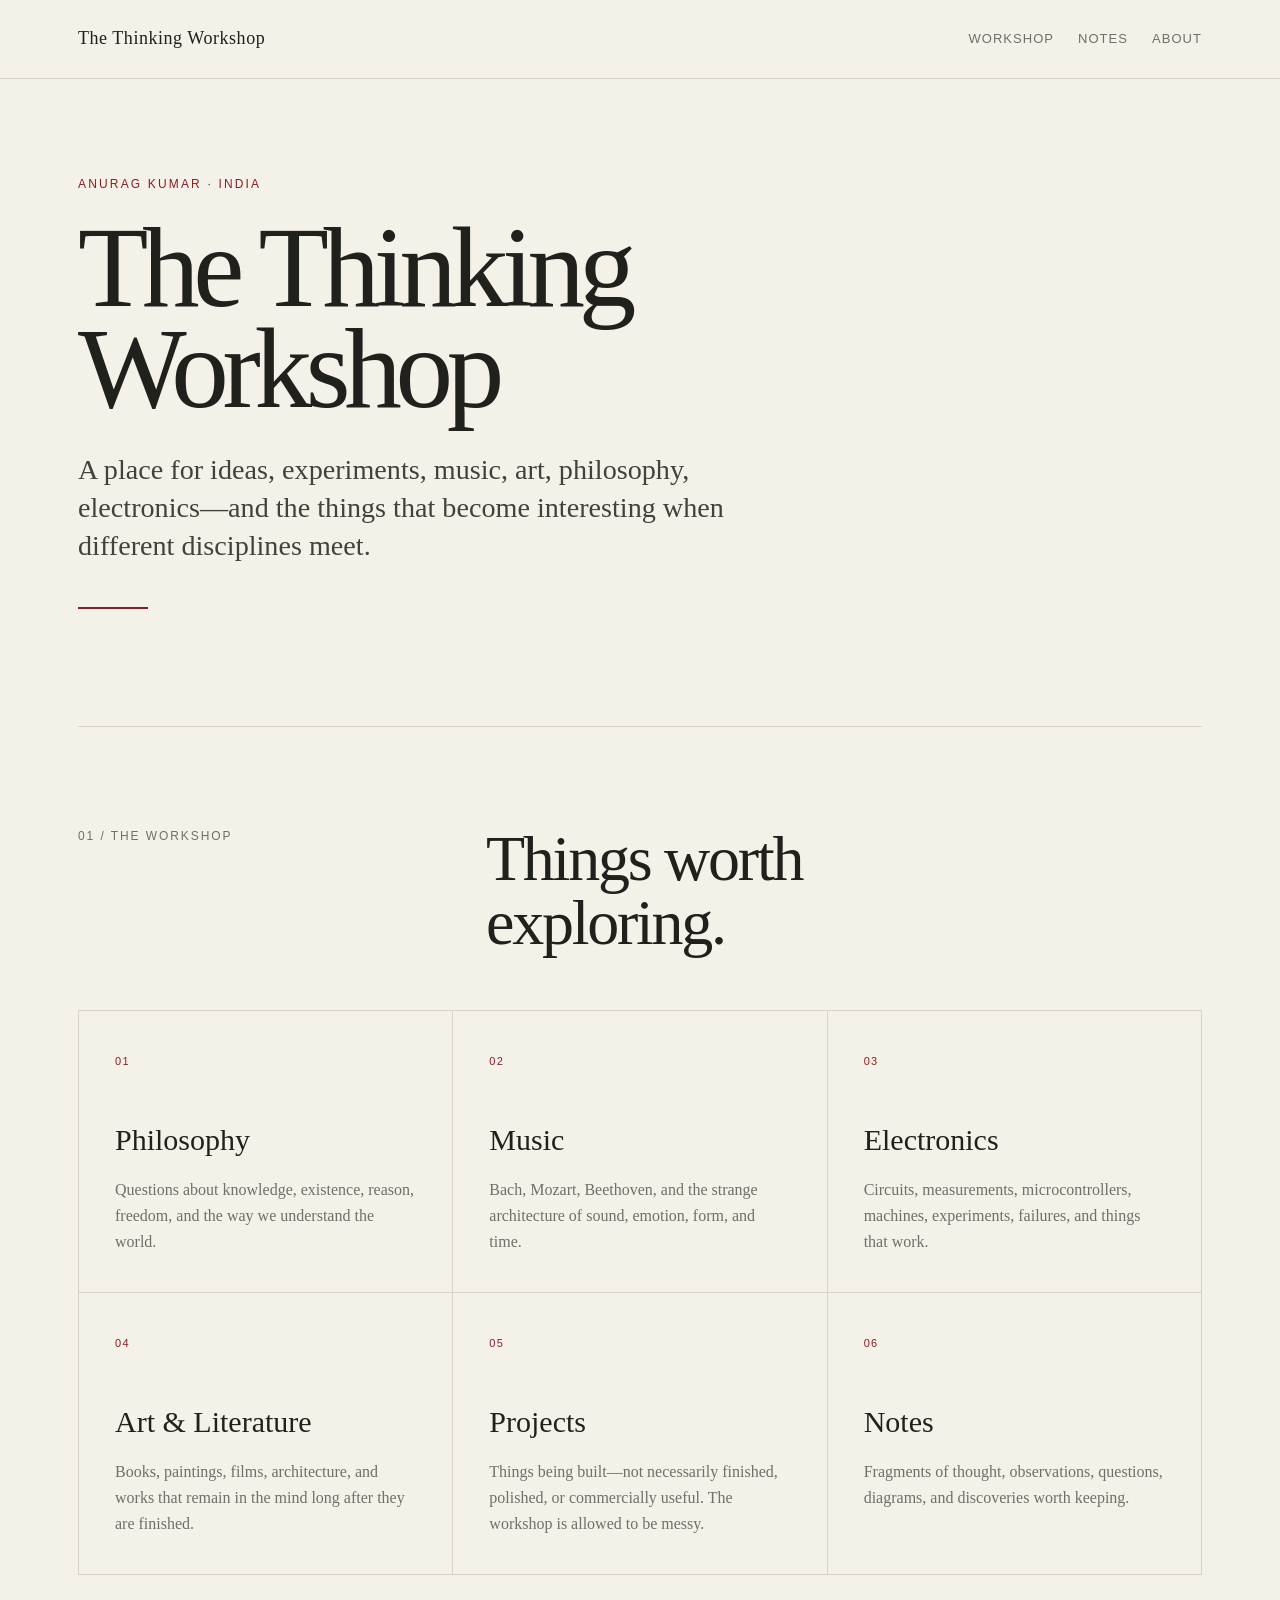
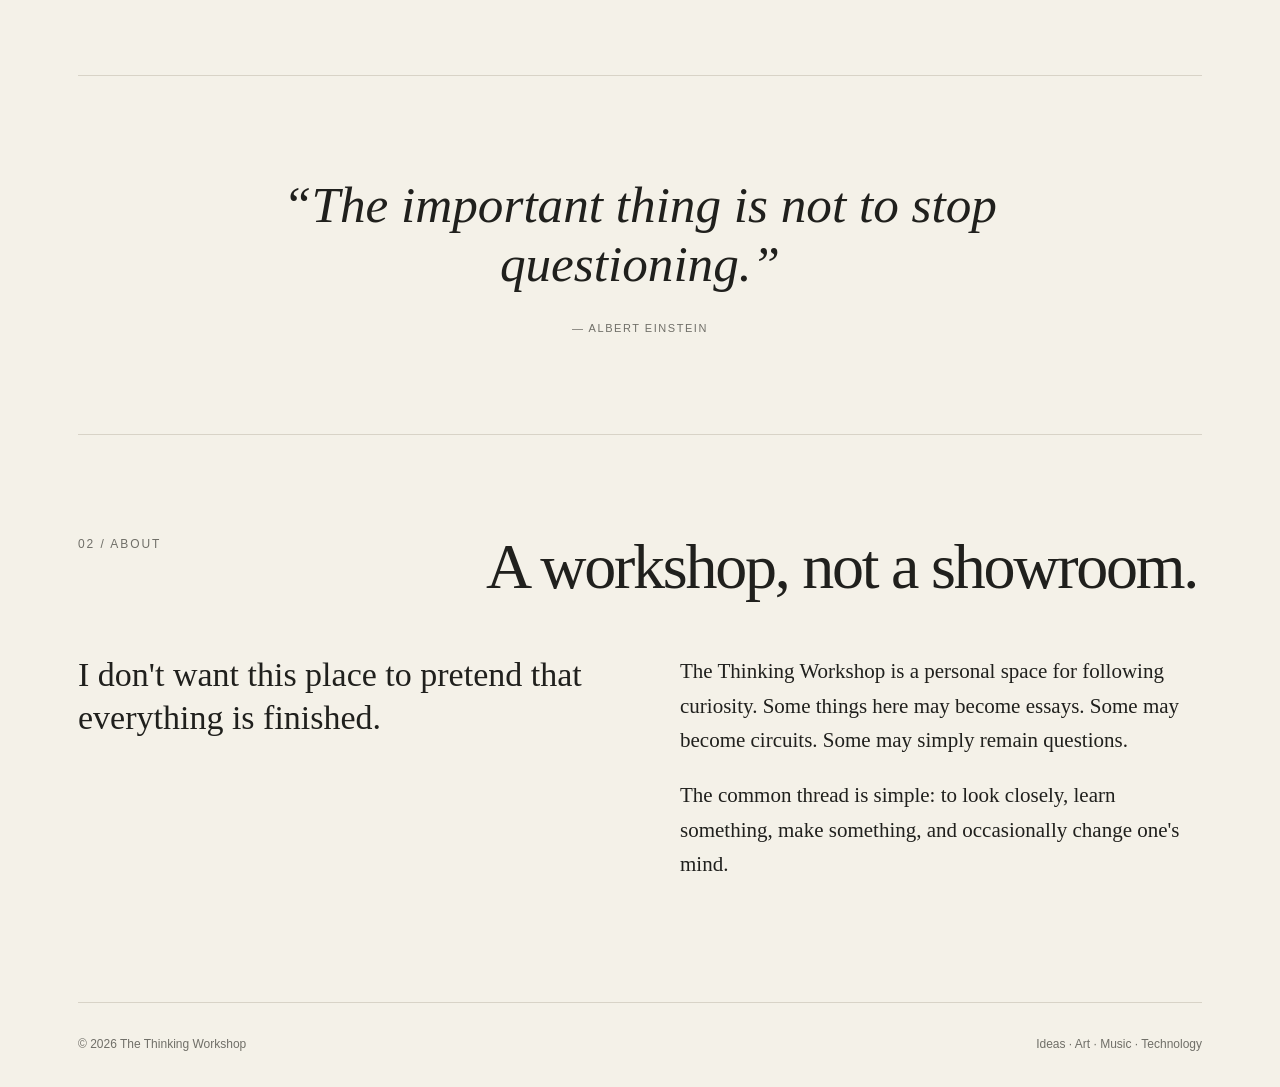
==== index.html @ 9f3f0885 "Add files via upload" ====
<!DOCTYPE html>
<html lang="en">
<head>
<meta charset="UTF-8">
<meta name="viewport" content="width=device-width, initial-scale=1.0">
<title>The Thinking Workshop</title>
<meta name="description" content="A personal workshop for ideas, music, art, philosophy, electronics, and things worth understanding.">
<style>
  :root{
    --paper:#f4f1e8;
    --ink:#20201d;
    --muted:#706f68;
    --line:#d8d3c7;
    --accent:#8b1e24;
    --panel:#ebe7dc;
    --max:1180px;
  }
  *{box-sizing:border-box}
  html{scroll-behavior:smooth}
  body{
    margin:0;
    background:var(--paper);
    color:var(--ink);
    font-family: Georgia, "Times New Roman", serif;
    line-height:1.65;
  }
  a{color:inherit;text-decoration:none}
  .wrap{max-width:var(--max);margin:auto;padding:0 28px}
  header{
    border-bottom:1px solid var(--line);
    padding:24px 0;
  }
  nav{
    display:flex;align-items:center;justify-content:space-between;gap:24px;
    font-family:Arial,Helvetica,sans-serif;
    font-size:13px;letter-spacing:.08em;text-transform:uppercase;
  }
  .brand{font-family:Georgia,serif;font-size:18px;letter-spacing:.03em;text-transform:none}
  .links{display:flex;gap:24px;color:var(--muted)}
  .links a:hover{color:var(--accent)}
  .hero{
    min-height:72vh;
    display:grid;
    align-items:center;
    padding:90px 0 110px;
    border-bottom:1px solid var(--line);
  }
  .eyebrow{
    font-family:Arial,Helvetica,sans-serif;
    font-size:12px;letter-spacing:.18em;text-transform:uppercase;
    color:var(--accent);margin-bottom:22px;
  }
  h1{
    font-size:clamp(58px,9vw,126px);
    line-height:.88;
    font-weight:400;
    letter-spacing:-.055em;
    margin:0 0 32px;
    max-width:950px;
  }
  .intro{
    font-size:clamp(20px,2.2vw,29px);
    line-height:1.35;
    max-width:720px;
    color:#42413c;
    margin:0;
  }
  .rule{
    width:70px;height:2px;background:var(--accent);margin:42px 0 0;
  }
  section{padding:100px 0;border-bottom:1px solid var(--line)}
  .section-head{
    display:grid;grid-template-columns:1fr 2fr;gap:50px;margin-bottom:55px;
  }
  .section-label{
    font-family:Arial,Helvetica,sans-serif;
    font-size:12px;text-transform:uppercase;letter-spacing:.16em;color:var(--muted);
  }
  h2{font-size:clamp(36px,5vw,64px);line-height:1;margin:0;font-weight:400;letter-spacing:-.035em}
  .grid{
    display:grid;grid-template-columns:repeat(3,1fr);gap:1px;background:var(--line);
    border:1px solid var(--line);
  }
  .card{
    background:var(--paper);padding:36px;min-height:250px;transition:.2s;
  }
  .card:hover{background:var(--panel)}
  .number{
    font-family:Arial,Helvetica,sans-serif;font-size:11px;color:var(--accent);
    letter-spacing:.12em;
  }
  .card h3{font-size:30px;font-weight:400;margin:42px 0 12px}
  .card p{color:var(--muted);margin:0}
  .quote{
    max-width:900px;margin:auto;text-align:center;
    font-size:clamp(28px,4vw,52px);line-height:1.15;font-style:italic;
  }
  .quote small{
    display:block;font-family:Arial,Helvetica,sans-serif;font-size:11px;
    font-style:normal;letter-spacing:.14em;text-transform:uppercase;
    color:var(--muted);margin-top:28px;
  }
  .manifesto{
    display:grid;grid-template-columns:1fr 1fr;gap:80px;align-items:start;
  }
  .manifesto p{font-size:21px;margin:0 0 20px}
  .manifesto .large{font-size:34px;line-height:1.25}
  footer{
    padding:32px 0;font-family:Arial,Helvetica,sans-serif;font-size:12px;
    color:var(--muted);display:flex;justify-content:space-between;gap:20px;
  }
  @media(max-width:760px){
    .links{display:none}
    .hero{min-height:68vh;padding:70px 0}
    .section-head,.manifesto{grid-template-columns:1fr;gap:25px}
    .grid{grid-template-columns:1fr}
    section{padding:70px 0}
    footer{flex-direction:column}
  }
</style>
</head>
<body>

<header>
  <div class="wrap">
    <nav>
      <a class="brand" href="#">The Thinking Workshop</a>
      <div class="links">
        <a href="#workshop">Workshop</a>
        <a href="#notes">Notes</a>
        <a href="#about">About</a>
      </div>
    </nav>
  </div>
</header>

<main>
  <div class="wrap">
    <section class="hero">
      <div>
        <div class="eyebrow">Anurag Kumar · India</div>
        <h1>The Thinking<br>Workshop</h1>
        <p class="intro">
          A place for ideas, experiments, music, art, philosophy,
          electronics—and the things that become interesting when
          different disciplines meet.
        </p>
        <div class="rule"></div>
      </div>
    </section>

    <section id="workshop">
      <div class="section-head">
        <div class="section-label">01 / The Workshop</div>
        <h2>Things worth<br>exploring.</h2>
      </div>

      <div class="grid">
        <a class="card" href="#">
          <span class="number">01</span>
          <h3>Philosophy</h3>
          <p>Questions about knowledge, existence, reason, freedom, and the way we understand the world.</p>
        </a>
        <a class="card" href="#">
          <span class="number">02</span>
          <h3>Music</h3>
          <p>Bach, Mozart, Beethoven, and the strange architecture of sound, emotion, form, and time.</p>
        </a>
        <a class="card" href="#">
          <span class="number">03</span>
          <h3>Electronics</h3>
          <p>Circuits, measurements, microcontrollers, machines, experiments, failures, and things that work.</p>
        </a>
        <a class="card" href="#">
          <span class="number">04</span>
          <h3>Art & Literature</h3>
          <p>Books, paintings, films, architecture, and works that remain in the mind long after they are finished.</p>
        </a>
        <a class="card" href="#">
          <span class="number">05</span>
          <h3>Projects</h3>
          <p>Things being built—not necessarily finished, polished, or commercially useful. The workshop is allowed to be messy.</p>
        </a>
        <a class="card" href="#notes">
          <span class="number">06</span>
          <h3>Notes</h3>
          <p>Fragments of thought, observations, questions, diagrams, and discoveries worth keeping.</p>
        </a>
      </div>
    </section>

    <section id="notes">
      <div class="quote">
        “The important thing is not to stop questioning.”
        <small>— Albert Einstein</small>
      </div>
    </section>

    <section id="about">
      <div class="section-head">
        <div class="section-label">02 / About</div>
        <h2>A workshop, not a showroom.</h2>
      </div>
      <div class="manifesto">
        <p class="large">
          I don't want this place to pretend that everything is finished.
        </p>
        <div>
          <p>
            The Thinking Workshop is a personal space for following curiosity.
            Some things here may become essays. Some may become circuits.
            Some may simply remain questions.
          </p>
          <p>
            The common thread is simple: to look closely, learn something,
            make something, and occasionally change one's mind.
          </p>
        </div>
      </div>
    </section>
  </div>
</main>

<footer>
  <div class="wrap" style="display:flex;justify-content:space-between;width:100%;gap:20px;">
    <span>© 2026 The Thinking Workshop</span>
    <span>Ideas · Art · Music · Technology</span>
  </div>
</footer>

</body>
</html>
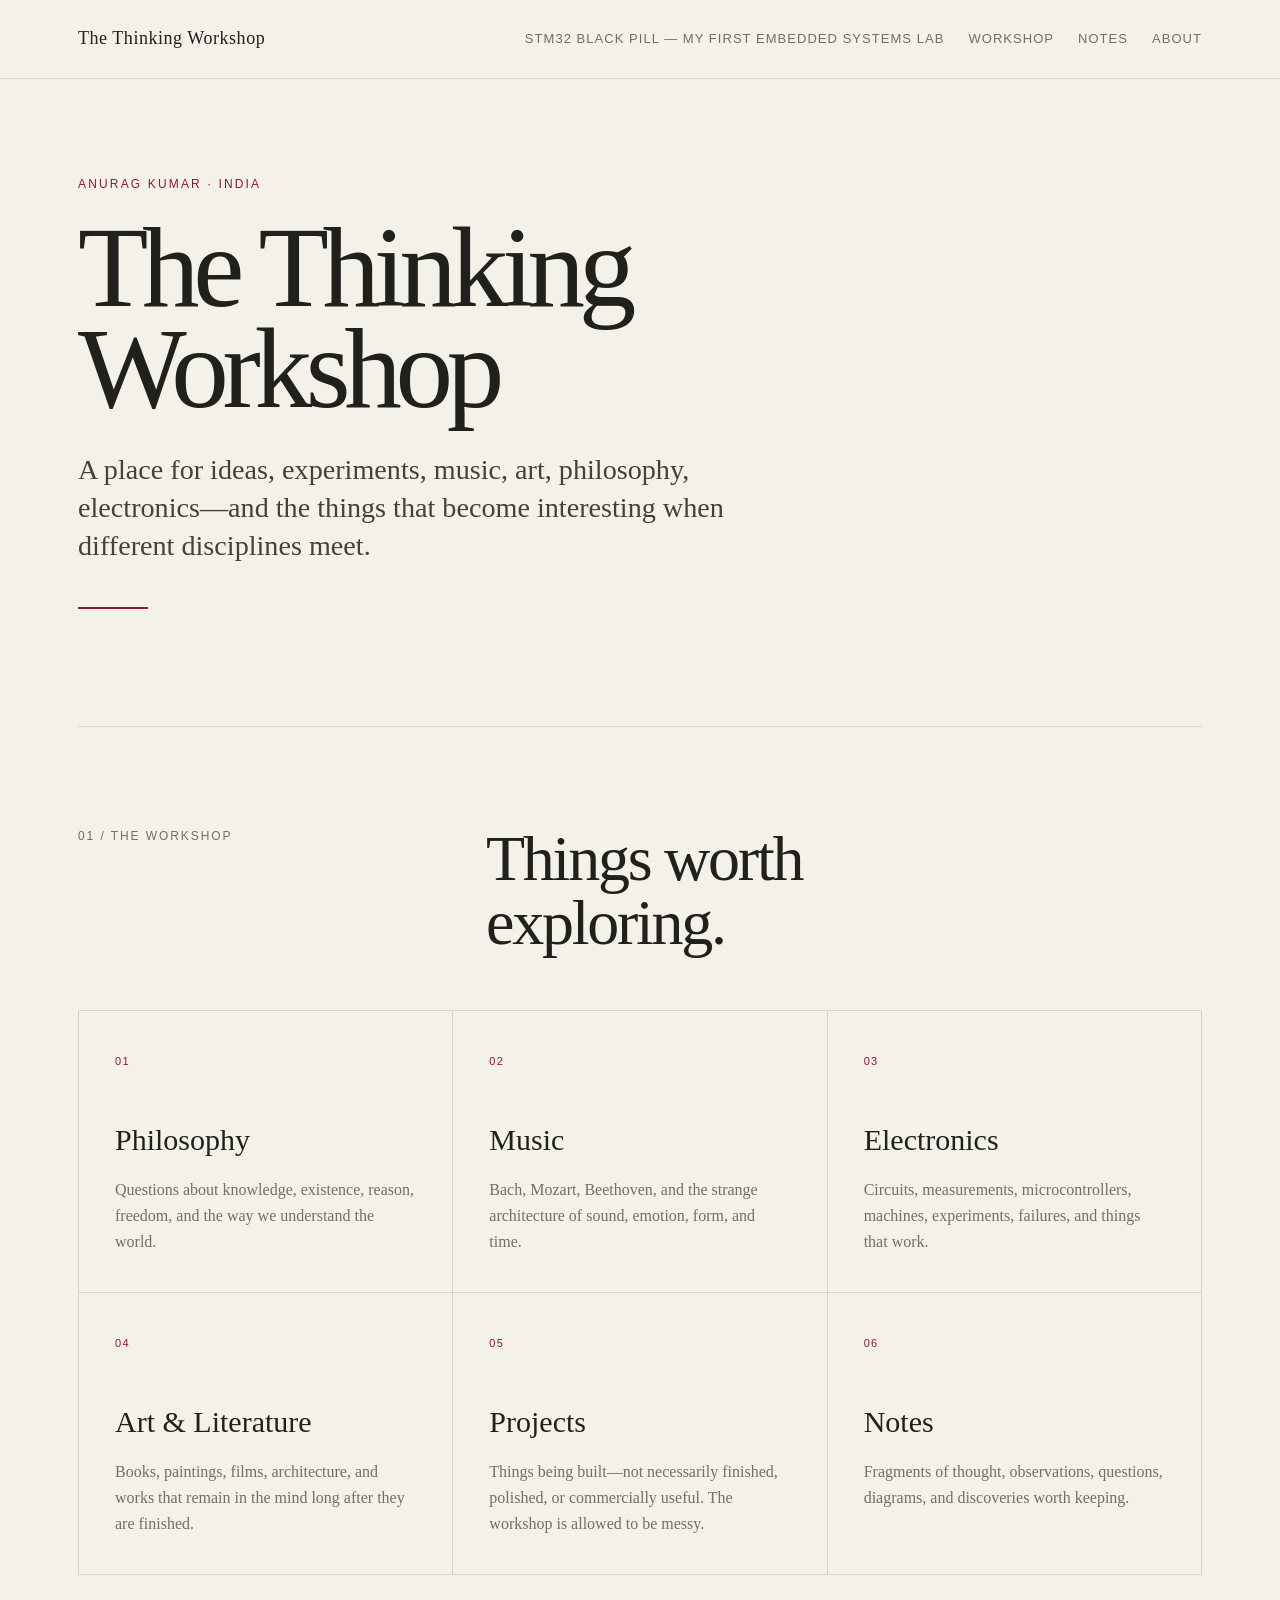
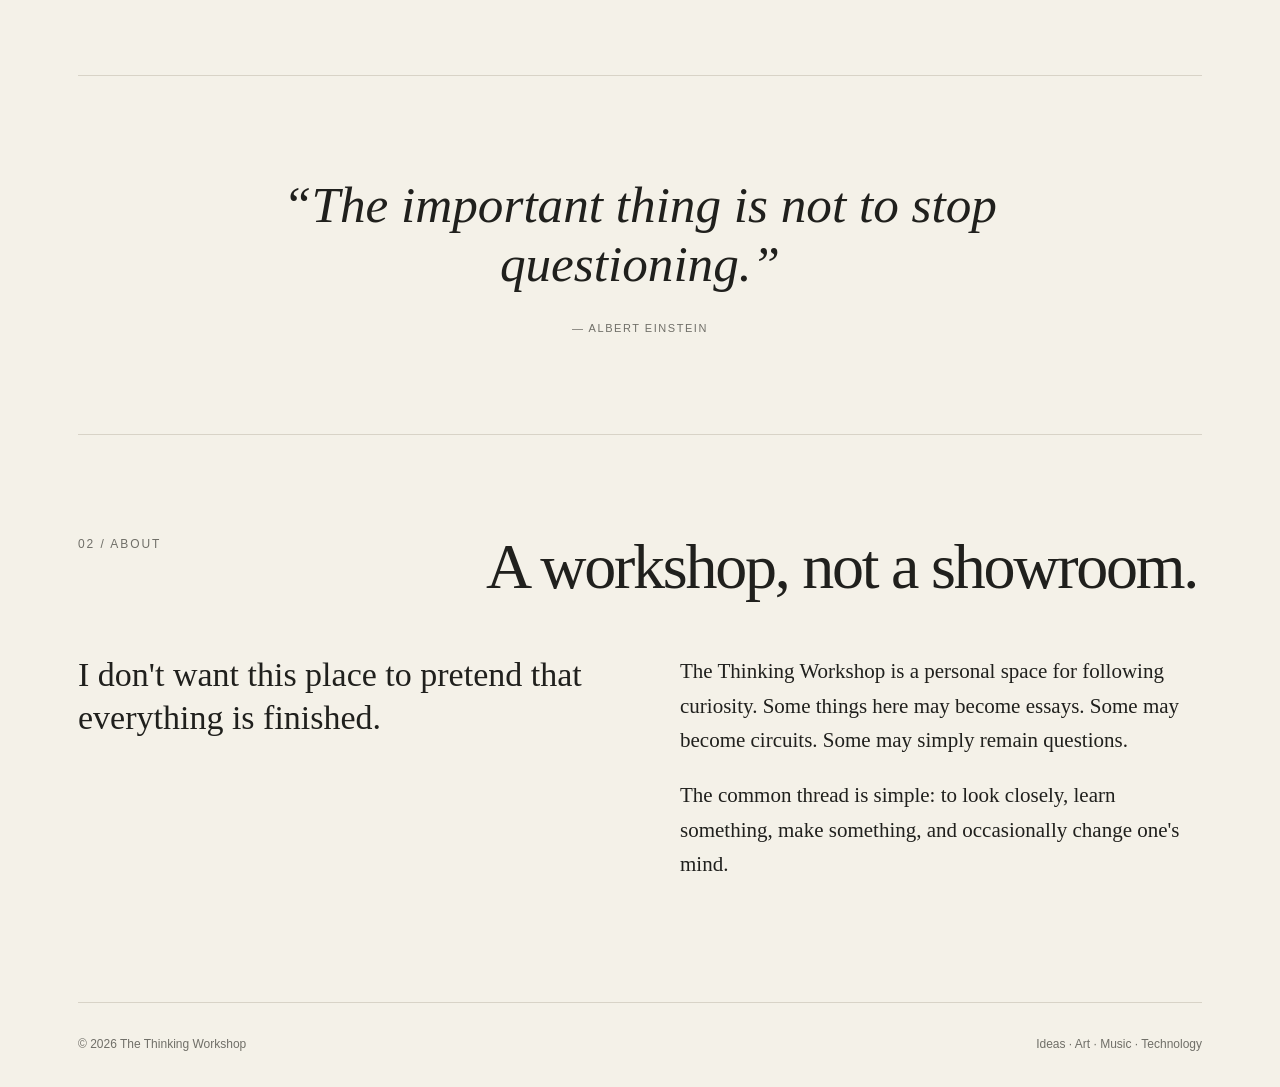
==== commit 5350a860: "Add link to STM32 Black Pill lab in navigation" ====
--- a/index.html
+++ b/index.html
@@ -126,6 +126,9 @@
     <nav>
       <a class="brand" href="#">The Thinking Workshop</a>
       <div class="links">
+       <a href="/stm32-blackpill/">
+  STM32 Black Pill — My First Embedded Systems Lab
+</a>
         <a href="#workshop">Workshop</a>
         <a href="#notes">Notes</a>
         <a href="#about">About</a>
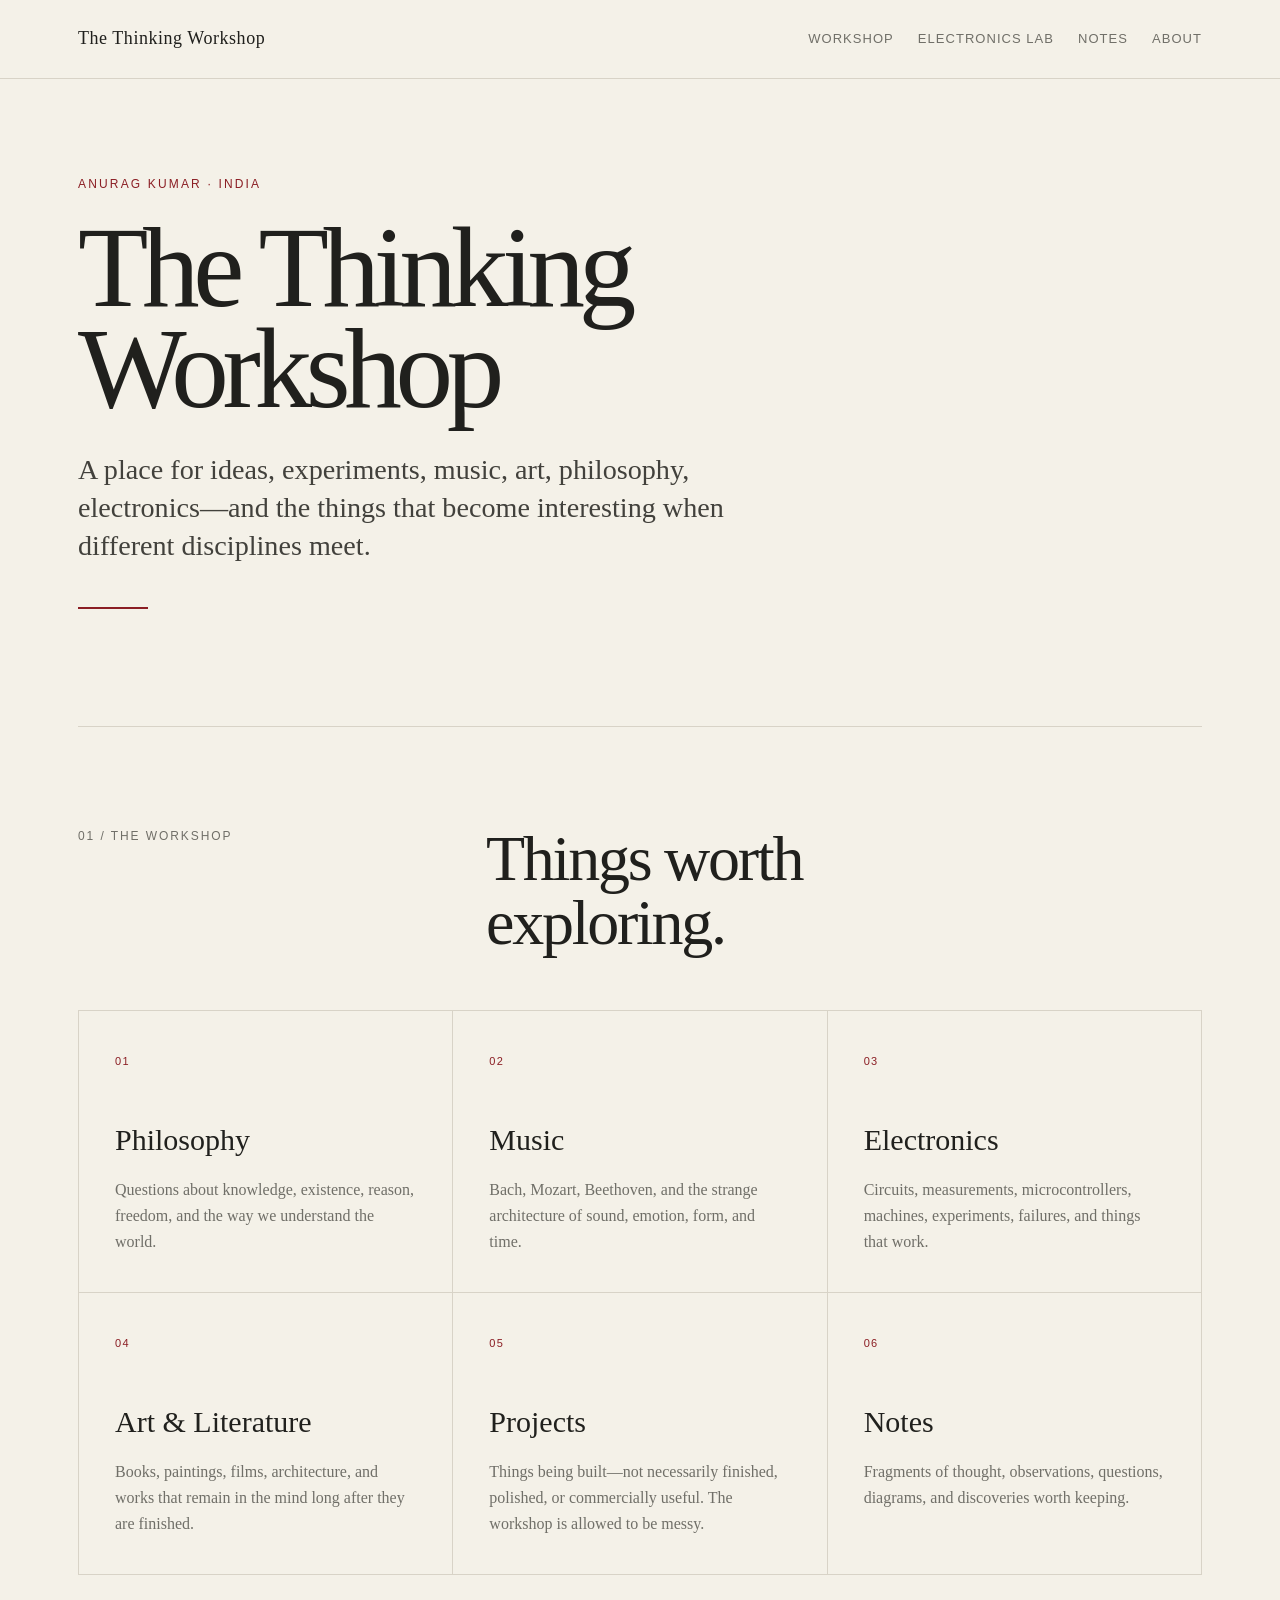
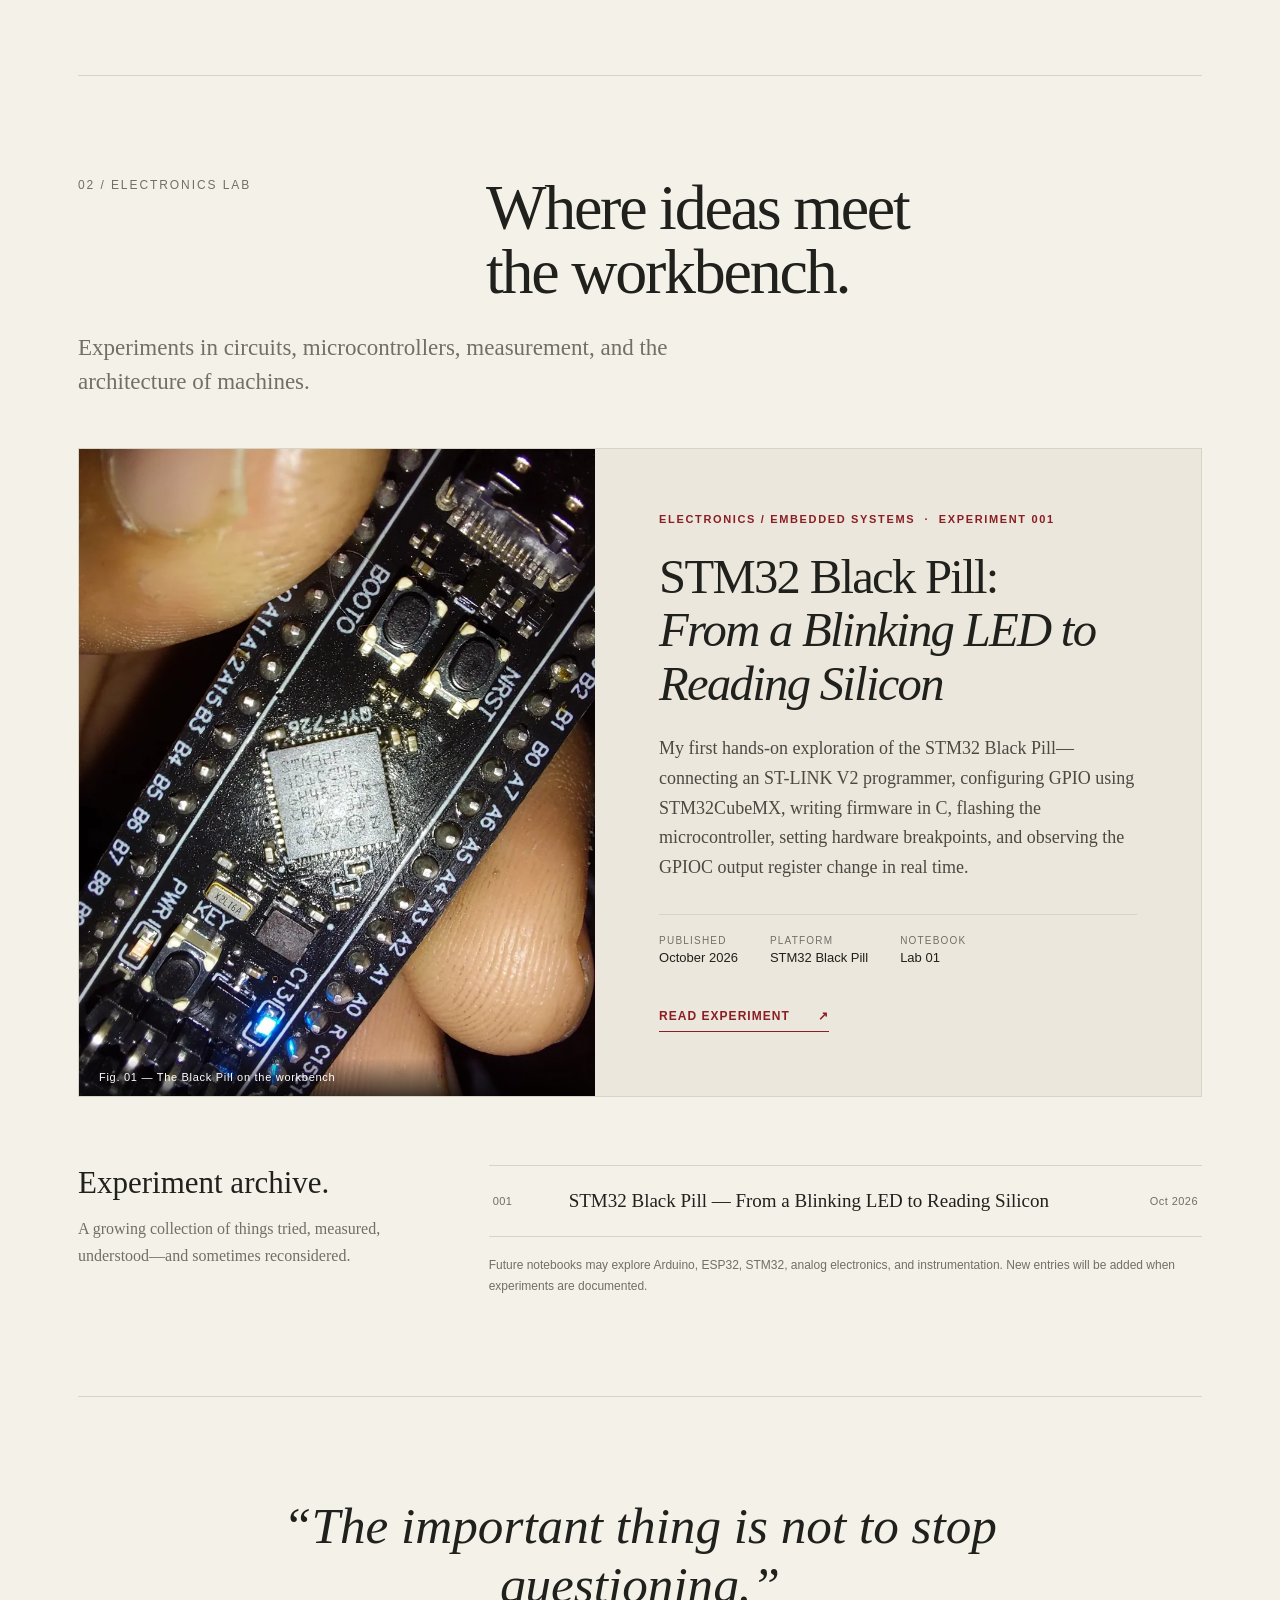
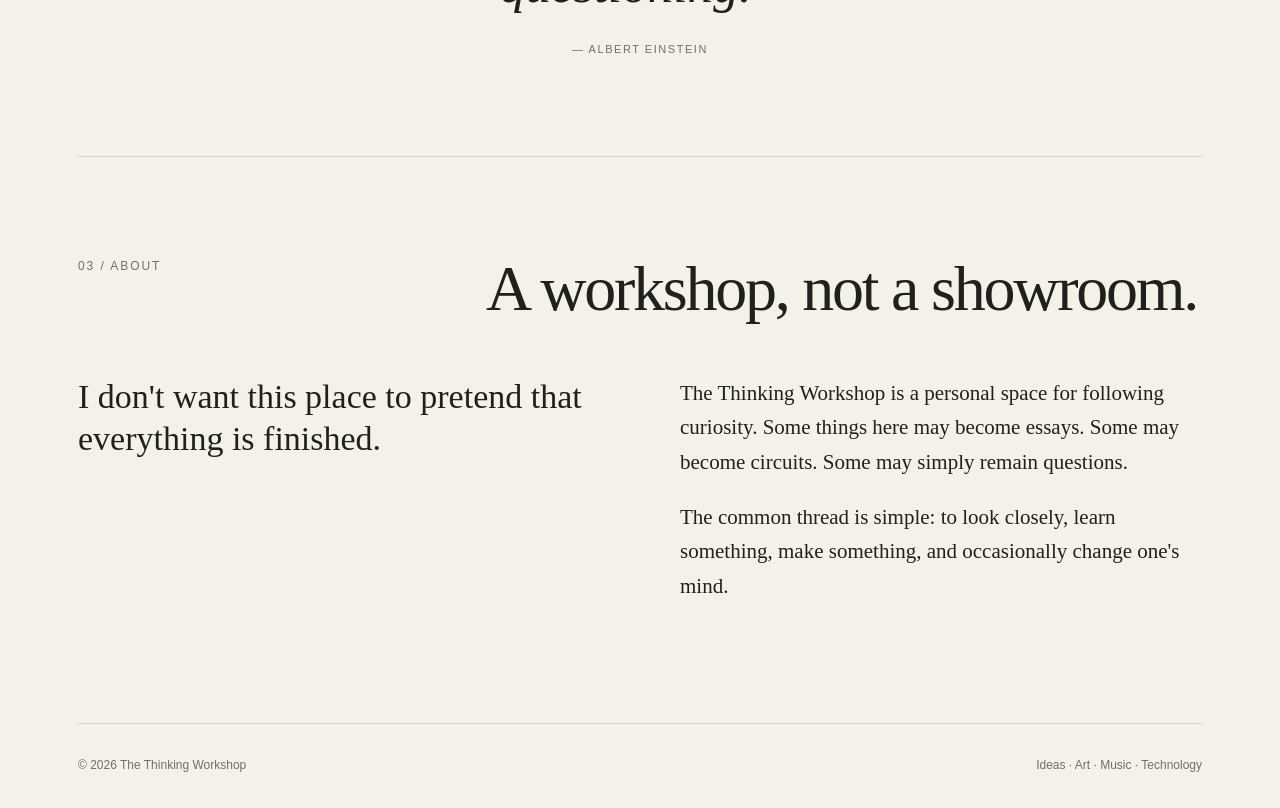
==== commit 1188275e: "Implement Electronics Lab section in index.html Added an Electronics Lab section with experiments an" ====
--- a/index.html
+++ b/index.html
@@ -117,19 +117,134 @@
     section{padding:70px 0}
     footer{flex-direction:column}
   }
+
+  /* Electronics Lab — an editorial addition to the original homepage */
+  .links{align-items:center;flex-wrap:wrap}
+  a:focus-visible{outline:2px solid var(--accent);outline-offset:5px}
+  .skip-link{
+    position:absolute;top:-70px;left:18px;z-index:10;
+    background:var(--ink);color:var(--paper);padding:10px 15px;
+    font:600 12px Arial,Helvetica,sans-serif;
+  }
+  .skip-link:focus{top:12px}
+  .electronics-section{scroll-margin-top:20px}
+  .lab-intro{
+    max-width:620px;margin:-28px 0 48px 0;color:var(--muted);
+    font-size:clamp(18px,2vw,23px);line-height:1.5;
+  }
+  .experiment-feature{
+    display:grid;grid-template-columns:minmax(0,.92fr) minmax(0,1.08fr);
+    border:1px solid var(--line);background:var(--panel);overflow:hidden;
+  }
+  .experiment-visual{
+    position:relative;display:block;min-height:480px;overflow:hidden;
+    background:#ded9cb;isolation:isolate;
+  }
+  .experiment-visual img{
+    display:block;width:100%;height:100%;min-height:480px;
+    object-fit:cover;object-position:center 48%;
+    transition:transform .45s ease;
+  }
+  .experiment-visual:hover img{transform:scale(1.035)}
+  .photo-credit{
+    position:absolute;bottom:0;left:0;right:0;padding:13px 20px;
+    color:#fff;background:linear-gradient(transparent,rgba(0,0,0,.69));
+    font:11px Arial,Helvetica,sans-serif;letter-spacing:.065em;
+  }
+  .experiment-copy{
+    display:flex;flex-direction:column;align-items:flex-start;
+    padding:clamp(34px,5vw,76px);
+  }
+  .experiment-kicker{
+    font:700 11px Arial,Helvetica,sans-serif;
+    color:var(--accent);text-transform:uppercase;letter-spacing:.15em;
+  }
+  .experiment-copy h3{
+    font-weight:400;letter-spacing:-.035em;line-height:1.1;
+    font-size:clamp(34px,3.8vw,54px);margin:26px 0 23px;
+  }
+  .experiment-copy h3 em{font-weight:400}
+  .experiment-description{
+    max-width:570px;margin:0 0 31px;color:#4b4943;
+    font-size:18px;line-height:1.65;
+  }
+  .experiment-meta{
+    display:flex;gap:32px;flex-wrap:wrap;margin:0 0 32px;
+    padding-top:20px;width:100%;border-top:1px solid var(--line);
+  }
+  .experiment-meta div{display:flex;flex-direction:column;gap:4px}
+  .experiment-meta dt{
+    color:var(--muted);text-transform:uppercase;letter-spacing:.12em;
+    font:10px Arial,Helvetica,sans-serif;
+  }
+  .experiment-meta dd{margin:0;font:13px Arial,Helvetica,sans-serif}
+  .read-experiment{
+    margin-top:auto;display:inline-flex;align-items:center;gap:28px;
+    padding:12px 0 8px;border-bottom:1px solid var(--accent);
+    font:700 12px Arial,Helvetica,sans-serif;
+    letter-spacing:.085em;text-transform:uppercase;color:var(--accent);
+    transition:gap .2s ease;
+  }
+  .read-experiment:hover{gap:36px}
+  .archive{
+    margin-top:68px;display:grid;
+    grid-template-columns:minmax(0,1fr) minmax(0,2fr);gap:54px;
+  }
+  .archive h3{font-size:31px;font-weight:400;line-height:1.15;margin:0 0 16px}
+  .archive-intro{margin:0;color:var(--muted);font-size:16px}
+  .archive-list{list-style:none;padding:0;margin:0;border-top:1px solid var(--line)}
+  .archive-list li{
+    display:grid;grid-template-columns:58px minmax(0,1fr) auto;
+    gap:18px;align-items:center;padding:23px 4px;
+    border-bottom:1px solid var(--line);
+  }
+  .archive-number,.archive-date{
+    font:11px Arial,Helvetica,sans-serif;color:var(--muted);
+    letter-spacing:.04em;
+  }
+  .archive-list a{font-size:19px;line-height:1.3}
+  .archive-list a:hover{color:var(--accent)}
+  .archive-footnote{
+    margin:18px 0 0;color:var(--muted);
+    font:12px/1.7 Arial,Helvetica,sans-serif;
+  }
+  @media(max-width:900px){
+    .experiment-feature{grid-template-columns:1fr 1fr}
+    .experiment-copy{padding:35px}
+  }
+  @media(max-width:760px){
+    nav{align-items:flex-start;flex-direction:column;gap:17px}
+    .links{display:flex;flex-wrap:wrap;gap:12px 20px;font-size:11px}
+    .experiment-feature{grid-template-columns:1fr}
+    .experiment-visual,.experiment-visual img{min-height:360px;max-height:520px}
+    .experiment-copy{padding:32px 27px 39px}
+    .lab-intro{margin:-4px 0 34px}
+    .archive{grid-template-columns:1fr;gap:26px;margin-top:52px}
+    .archive-list li{grid-template-columns:38px minmax(0,1fr);gap:10px 14px}
+    .archive-date{grid-column:2}
+  }
+  @media(max-width:430px){
+    .wrap{padding:0 20px}
+    .experiment-visual,.experiment-visual img{min-height:310px}
+    .experiment-copy h3{font-size:34px}
+    .experiment-meta{gap:20px}
+  }
+  @media(prefers-reduced-motion:reduce){
+    html{scroll-behavior:auto}
+    .experiment-visual img,.read-experiment{transition:none}
+  }
 </style>
 </head>
 <body>
+<a class="skip-link" href="#workshop">Skip to main content</a>
 
 <header>
   <div class="wrap">
-    <nav>
-      <a class="brand" href="#">The Thinking Workshop</a>
+    <nav aria-label="Primary navigation">
+      <a class="brand" href="/">The Thinking Workshop</a>
       <div class="links">
-       <a href="/stm32-blackpill/">
-  STM32 Black Pill — My First Embedded Systems Lab
-</a>
         <a href="#workshop">Workshop</a>
+        <a href="#electronics-lab">Electronics Lab</a>
         <a href="#notes">Notes</a>
         <a href="#about">About</a>
       </div>
@@ -169,14 +284,14 @@
           <h3>Music</h3>
           <p>Bach, Mozart, Beethoven, and the strange architecture of sound, emotion, form, and time.</p>
         </a>
-        <a class="card" href="#">
+        <a class="card" href="#electronics-lab">
           <span class="number">03</span>
           <h3>Electronics</h3>
           <p>Circuits, measurements, microcontrollers, machines, experiments, failures, and things that work.</p>
         </a>
         <a class="card" href="#">
           <span class="number">04</span>
-          <h3>Art & Literature</h3>
+          <h3>Art &amp; Literature</h3>
           <p>Books, paintings, films, architecture, and works that remain in the mind long after they are finished.</p>
         </a>
         <a class="card" href="#">
@@ -192,6 +307,51 @@
       </div>
     </section>
 
+    <section id="electronics-lab" class="electronics-section" aria-labelledby="electronics-title">
+      <div class="section-head">
+        <div class="section-label">02 / Electronics Lab</div>
+        <h2 id="electronics-title">Where ideas meet<br>the workbench.</h2>
+      </div>
+      <p class="lab-intro">Experiments in circuits, microcontrollers, measurement, and the architecture of machines.</p>
+
+      <article class="experiment-feature" aria-labelledby="experiment-001-title">
+        <a class="experiment-visual" href="/stm32-blackpill/" aria-label="Read Experiment 001: STM32 Black Pill">
+          <img src="/stm32-blackpill/assets/board.webp"
+               alt="Close-up photograph of the STM32 Black Pill development board on the workbench"
+               width="780" height="1040" loading="lazy" decoding="async">
+          <span class="photo-credit">Fig. 01 — The Black Pill on the workbench</span>
+        </a>
+        <div class="experiment-copy">
+          <span class="experiment-kicker">Electronics / Embedded Systems &nbsp;·&nbsp; Experiment 001</span>
+          <h3 id="experiment-001-title">STM32 Black Pill:<br><em>From a Blinking LED to Reading Silicon</em></h3>
+          <p class="experiment-description">My first hands-on exploration of the STM32 Black Pill—connecting an ST-LINK V2 programmer, configuring GPIO using STM32CubeMX, writing firmware in C, flashing the microcontroller, setting hardware breakpoints, and observing the GPIOC output register change in real time.</p>
+          <dl class="experiment-meta">
+            <div><dt>Published</dt><dd><time datetime="2026-10">October 2026</time></dd></div>
+            <div><dt>Platform</dt><dd>STM32 Black Pill</dd></div>
+            <div><dt>Notebook</dt><dd>Lab 01</dd></div>
+          </dl>
+          <a class="read-experiment" href="/stm32-blackpill/">Read experiment <span aria-hidden="true">↗</span></a>
+        </div>
+      </article>
+
+      <div class="archive" id="experiment-archive">
+        <div>
+          <h3>Experiment archive.</h3>
+          <p class="archive-intro">A growing collection of things tried, measured, understood—and sometimes reconsidered.</p>
+        </div>
+        <div>
+          <ol class="archive-list">
+            <li>
+              <span class="archive-number">001</span>
+              <a href="/stm32-blackpill/">STM32 Black Pill — From a Blinking LED to Reading Silicon</a>
+              <time class="archive-date" datetime="2026-10">Oct 2026</time>
+            </li>
+          </ol>
+          <p class="archive-footnote">Future notebooks may explore Arduino, ESP32, STM32, analog electronics, and instrumentation. New entries will be added when experiments are documented.</p>
+        </div>
+      </div>
+    </section>
+
     <section id="notes">
       <div class="quote">
         “The important thing is not to stop questioning.”
@@ -201,7 +361,7 @@
 
     <section id="about">
       <div class="section-head">
-        <div class="section-label">02 / About</div>
+        <div class="section-label">03 / About</div>
         <h2>A workshop, not a showroom.</h2>
       </div>
       <div class="manifesto">
